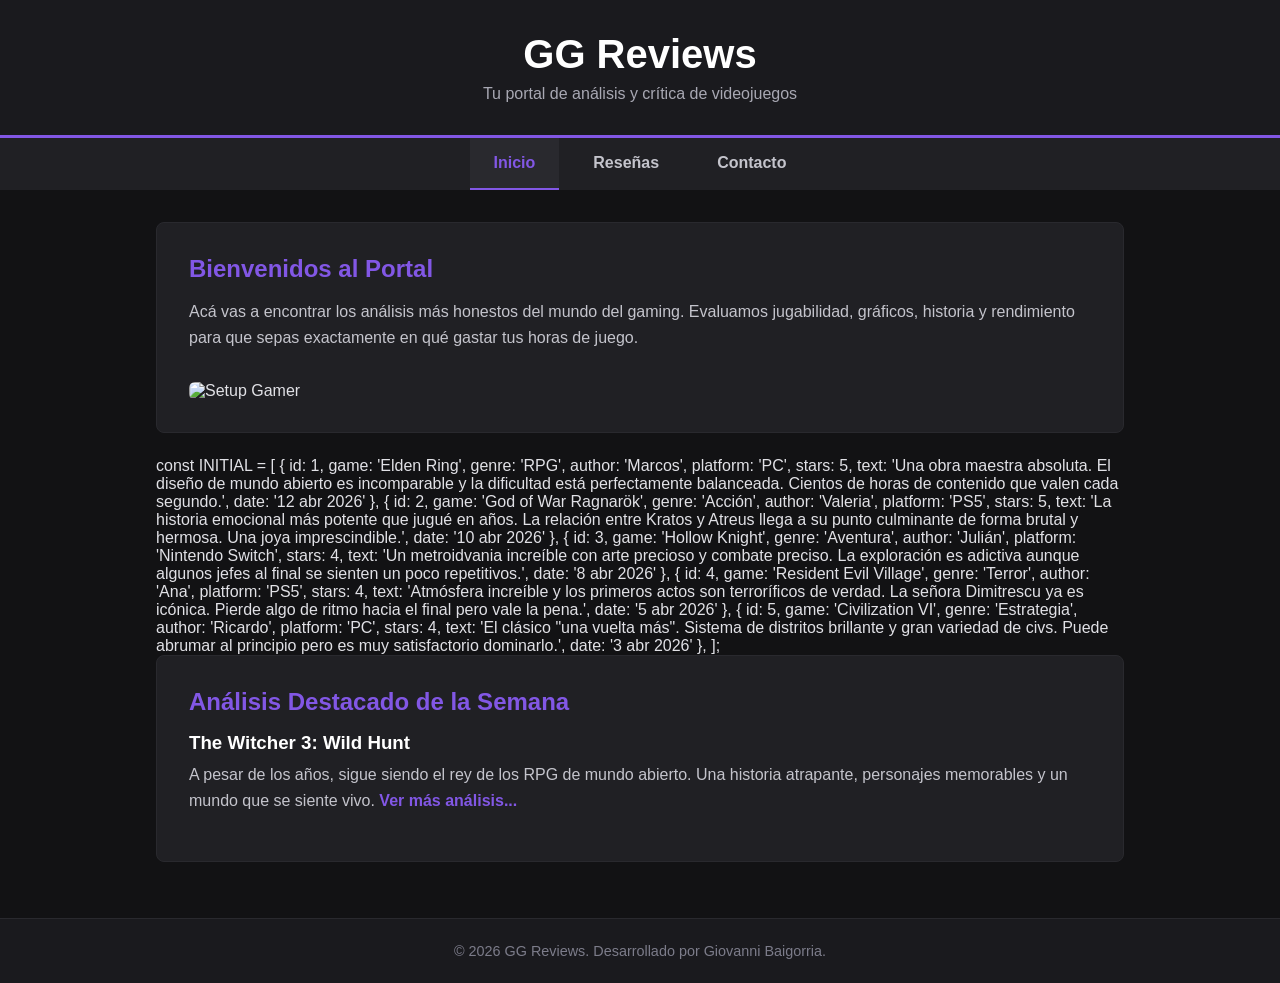
==== index.html @ a7793775 "Update index.html" ====
<!DOCTYPE html>
<html lang="es">
<head>
    <meta charset="UTF-8">
    <meta name="viewport" content="width=device-width, initial-scale=1.0">
    <title>GG Reviews - Inicio</title>
    <link rel="stylesheet" href="styles.css">
</head>
<body>

    <header>
        <h1>GG Reviews</h1>
        <p>Tu portal de análisis y crítica de videojuegos</p>
    </header>

    <nav>
        <a href="index.html" class="active">Inicio</a>
        <a href="reseñas.html">Reseñas</a>
        <a href="contacto.html">Contacto</a>
    </nav>

    <main class="container">
        <section class="card">
            <h2>Bienvenidos al Portal</h2>
            <p>Acá vas a encontrar los análisis más honestos del mundo del gaming. Evaluamos jugabilidad, gráficos, historia y rendimiento para que sepas exactamente en qué gastar tus horas de juego.</p>
            <img src="https://images.unsplash.com/photo-1542751371-adc38448a05e?auto=format&fit=crop&w=600&q=80" alt="Setup Gamer" class="img-responsive">
        </section>

        <section>
  const INITIAL = [
    { id: 1, game: 'Elden Ring', genre: 'RPG', author: 'Marcos', platform: 'PC', stars: 5, text: 'Una obra maestra absoluta. El diseño de mundo abierto es incomparable y la dificultad está perfectamente balanceada. Cientos de horas de contenido que valen cada segundo.', date: '12 abr 2026' },
    { id: 2, game: 'God of War Ragnarök', genre: 'Acción', author: 'Valeria', platform: 'PS5', stars: 5, text: 'La historia emocional más potente que jugué en años. La relación entre Kratos y Atreus llega a su punto culminante de forma brutal y hermosa. Una joya imprescindible.', date: '10 abr 2026' },
    { id: 3, game: 'Hollow Knight', genre: 'Aventura', author: 'Julián', platform: 'Nintendo Switch', stars: 4, text: 'Un metroidvania increíble con arte precioso y combate preciso. La exploración es adictiva aunque algunos jefes al final se sienten un poco repetitivos.', date: '8 abr 2026' },
    { id: 4, game: 'Resident Evil Village', genre: 'Terror', author: 'Ana', platform: 'PS5', stars: 4, text: 'Atmósfera increíble y los primeros actos son terroríficos de verdad. La señora Dimitrescu ya es icónica. Pierde algo de ritmo hacia el final pero vale la pena.', date: '5 abr 2026' },
    { id: 5, game: 'Civilization VI', genre: 'Estrategia', author: 'Ricardo', platform: 'PC', stars: 4, text: 'El clásico "una vuelta más". Sistema de distritos brillante y gran variedad de civs. Puede abrumar al principio pero es muy satisfactorio dominarlo.', date: '3 abr 2026' },
  ];
        </section>

        <section class="card">
            <h2>Análisis Destacado de la Semana</h2>
            <h3>The Witcher 3: Wild Hunt</h3>
            <p>A pesar de los años, sigue siendo el rey de los RPG de mundo abierto. Una historia atrapante, personajes memorables y un mundo que se siente vivo. <a href="reseñas.html" class="link-texto">Ver más análisis...</a></p>
        </section>
    </main>

    <footer>
        <p>&copy; 2026 GG Reviews. Desarrollado por Giovanni Baigorria.</p>
    </footer>

</body>
</html>
---- styles.css ----
* {
    margin: 0;
    padding: 0;
    box-sizing: border-box;
    font-family: 'Segoe UI', Tahoma, Geneva, Verdana, sans-serif;
}

body {
    background-color: #121214;
    color: #e1e1e6;
    display: flex;
    flex-direction: column;
    min-height: 100vh;
}


header {
    background-color: #1a1a1e;
    padding: 2rem 1rem;
    text-align: center;
    border-bottom: 3px solid #8257e5; 
}

header h1 {
    color: #fff;
    font-size: 2.5rem;
    margin-bottom: 0.5rem;
}

header p {
    color: #a8a8b3;
}

footer {
    background-color: #1a1a1e;
    text-align: center;
    padding: 1.5rem;
    margin-top: auto;
    border-top: 1px solid #29292e;
    font-size: 0.9rem;
    color: #7c7c8a;
}


nav {
    background-color: #202024;
    display: flex;
    justify-content: center;
    gap: 10px;
}

nav a {
    color: #c4c4cc;
    text-decoration: none;
    padding: 1rem 1.5rem;
    font-weight: bold;
 
    transition: all 0.3s ease-in-out; 
}

nav a:hover {
    color: #fff;
    background-color: #8257e5;
    transform: translateY(-2px); 
}

nav a.active {
    background-color: #29292e;
    color: #8257e5;
    border-bottom: 2px solid #8257e5;
}

.container {
    max-width: 1000px;
    width: 100%;
    margin: 2rem auto;
    padding: 0 1rem;
}

.card {
    background-color: #202024;
    border-radius: 8px;
    padding: 2rem;
    margin-bottom: 1.5rem;
    border: 1px solid #29292e;
}

.card h2 {
    color: #8257e5;
    margin-bottom: 1rem;
}

.card h3 {
    margin: 1rem 0 0.5rem 0;
    color: #fff;
}

.card p {
    line-height: 1.6;
    color: #c4c4cc;
    margin-bottom: 1rem;
}

.img-responsive {
    max-width: 100%;
    height: auto;
    border-radius: 6px;
    margin-top: 1rem;
}

.link-texto {
    color: #8257e5;
    text-decoration: none;
    font-weight: bold;
}

.link-texto:hover {
    text-decoration: underline;
}

#tabla-juegos {
    width: 100%;
    border-collapse: collapse;
    margin-top: 1.5rem;
    background-color: #1a1a1e;
}

#tabla-juegos th, #tabla-juegos td {
    padding: 12px 15px;
    text-align: left;
    border-bottom: 1px solid #29292e;
}

#tabla-juegos th {
    background-color: #29292e;
    color: #fff;
}

#tabla-juegos tr:hover {
    background-color: #202024;
}

.nota {
    color: #04d361; 
    font-weight: bold;
}

.formulario-contacto {
    display: flex;
    flex-direction: column;
    gap: 1.2rem;
    margin-top: 1.5rem;
}

.form-group {
    display: flex;
    flex-direction: column;
    gap: 0.5rem;
}

.form-group label {
    color: #fff;
    font-weight: 600;
}

.form-group input, .form-group select, .form-group textarea {
    background-color: #121214;
    border: 1px solid #29292e;
    padding: 0.8rem;
    color: #fff;
    border-radius: 4px;
    font-size: 1rem;
}

.form-group input:focus, .form-group select:focus, .form-group textarea:focus {
    outline: none;
    border-color: #8257e5;
}

.btn-enviar {
    background-color: #8257e5;
    color: #fff;
    border: none;
    padding: 1rem;
    font-size: 1rem;
    font-weight: bold;
    border-radius: 4px;
    cursor: pointer;
    transition: background-color 0.2s;
}

.btn-enviar:hover {
    background-color: #9466ff;
}


@media (max-width: 768px) {
    header h1 {
        font-size: 2rem;
    }

    nav {
        flex-direction: column;
        align-items: center;
        padding: 0.5rem 0;
    }

    nav a {
        width: 100%;
        text-align: center;
        padding: 0.8rem;
    }

    .card {
        padding: 1.2rem;
    }
}
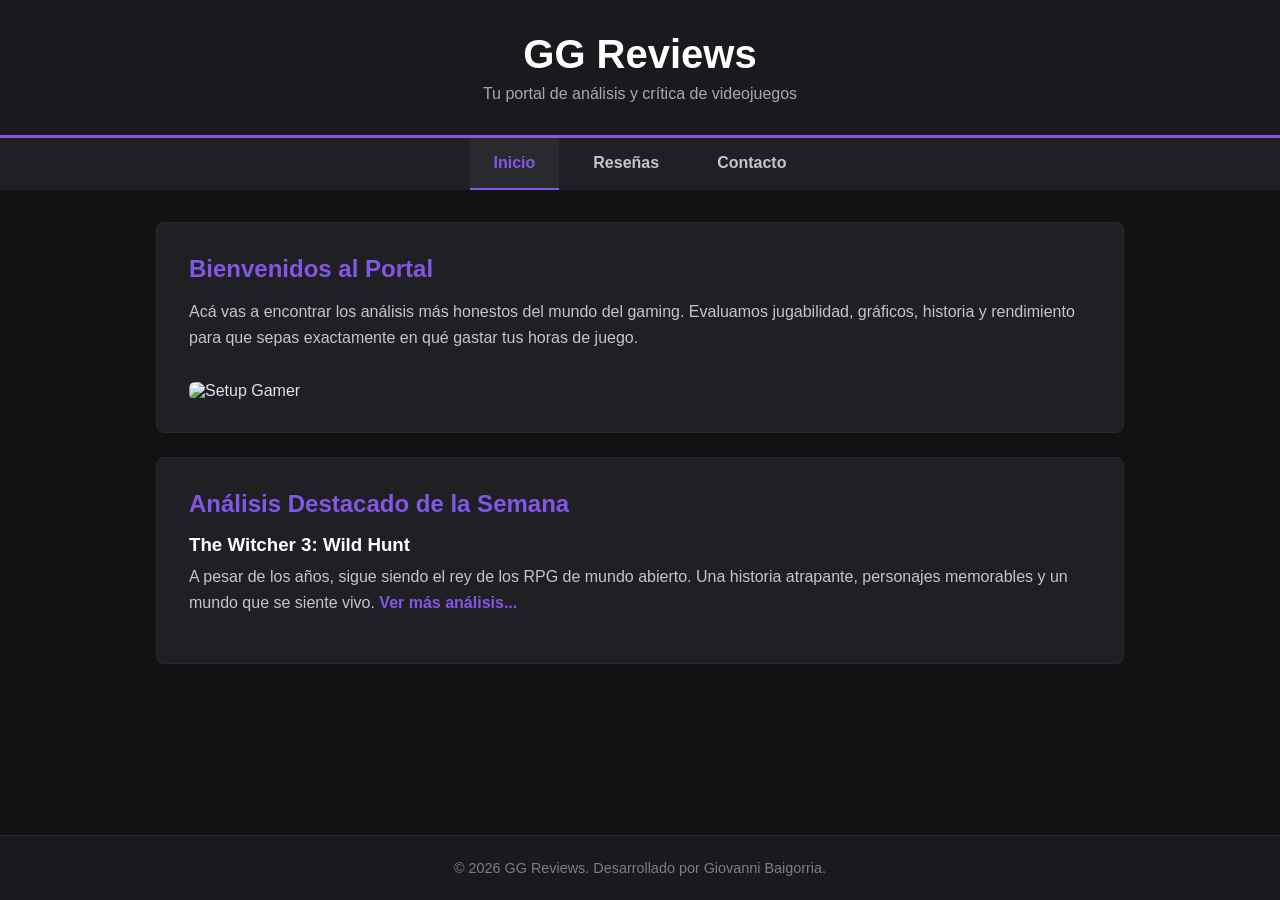
==== commit f9863ede: "Update index.html" ====
--- a/index.html
+++ b/index.html
@@ -26,16 +26,6 @@
             <img src="https://images.unsplash.com/photo-1542751371-adc38448a05e?auto=format&fit=crop&w=600&q=80" alt="Setup Gamer" class="img-responsive">
         </section>
 
-        <section>
-  const INITIAL = [
-    { id: 1, game: 'Elden Ring', genre: 'RPG', author: 'Marcos', platform: 'PC', stars: 5, text: 'Una obra maestra absoluta. El diseño de mundo abierto es incomparable y la dificultad está perfectamente balanceada. Cientos de horas de contenido que valen cada segundo.', date: '12 abr 2026' },
-    { id: 2, game: 'God of War Ragnarök', genre: 'Acción', author: 'Valeria', platform: 'PS5', stars: 5, text: 'La historia emocional más potente que jugué en años. La relación entre Kratos y Atreus llega a su punto culminante de forma brutal y hermosa. Una joya imprescindible.', date: '10 abr 2026' },
-    { id: 3, game: 'Hollow Knight', genre: 'Aventura', author: 'Julián', platform: 'Nintendo Switch', stars: 4, text: 'Un metroidvania increíble con arte precioso y combate preciso. La exploración es adictiva aunque algunos jefes al final se sienten un poco repetitivos.', date: '8 abr 2026' },
-    { id: 4, game: 'Resident Evil Village', genre: 'Terror', author: 'Ana', platform: 'PS5', stars: 4, text: 'Atmósfera increíble y los primeros actos son terroríficos de verdad. La señora Dimitrescu ya es icónica. Pierde algo de ritmo hacia el final pero vale la pena.', date: '5 abr 2026' },
-    { id: 5, game: 'Civilization VI', genre: 'Estrategia', author: 'Ricardo', platform: 'PC', stars: 4, text: 'El clásico "una vuelta más". Sistema de distritos brillante y gran variedad de civs. Puede abrumar al principio pero es muy satisfactorio dominarlo.', date: '3 abr 2026' },
-  ];
-        </section>
-
         <section class="card">
             <h2>Análisis Destacado de la Semana</h2>
             <h3>The Witcher 3: Wild Hunt</h3>
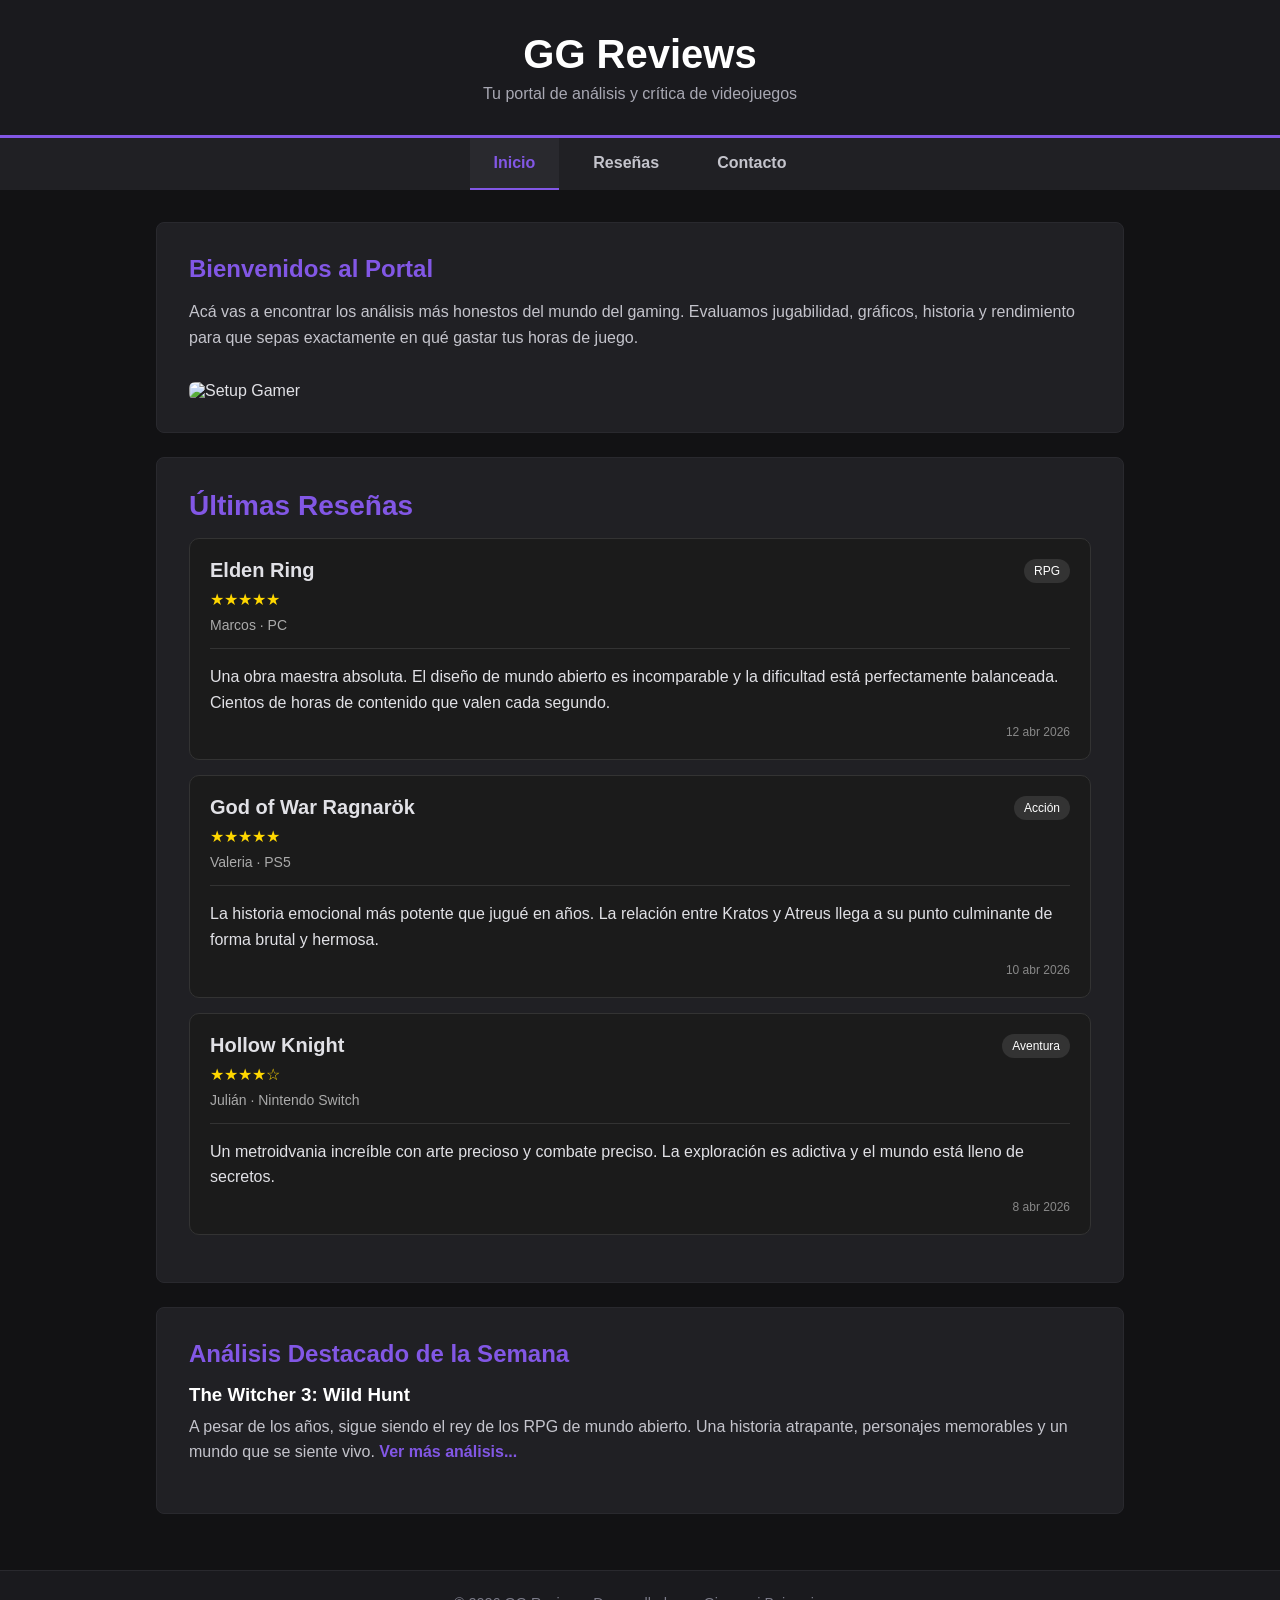
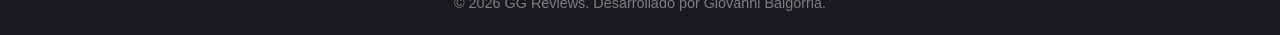
==== commit 6d0405ca: "Update index.html" ====
--- a/index.html
+++ b/index.html
@@ -27,6 +27,67 @@
         </section>
 
         <section class="card">
+    <h2 class="feed-title">Últimas Reseñas</h2>
+
+    <div class="review-card">
+        <div class="review-top">
+            <div>
+                <div class="review-game">Elden Ring</div>
+                <div class="review-stars">★★★★★</div>
+                <div class="review-meta">
+                    Marcos · PC
+                </div>
+            </div>
+            <span class="genre-badge">RPG</span>
+        </div>
+
+        <div class="review-body">
+            Una obra maestra absoluta. El diseño de mundo abierto es incomparable y la dificultad está perfectamente balanceada. Cientos de horas de contenido que valen cada segundo.
+        </div>
+
+        <div class="review-date">12 abr 2026</div>
+    </div>
+
+    <div class="review-card">
+        <div class="review-top">
+            <div>
+                <div class="review-game">God of War Ragnarök</div>
+                <div class="review-stars">★★★★★</div>
+                <div class="review-meta">
+                    Valeria · PS5
+                </div>
+            </div>
+            <span class="genre-badge">Acción</span>
+        </div>
+
+        <div class="review-body">
+            La historia emocional más potente que jugué en años. La relación entre Kratos y Atreus llega a su punto culminante de forma brutal y hermosa.
+        </div>
+
+        <div class="review-date">10 abr 2026</div>
+    </div>
+
+    <div class="review-card">
+        <div class="review-top">
+            <div>
+                <div class="review-game">Hollow Knight</div>
+                <div class="review-stars">★★★★☆</div>
+                <div class="review-meta">
+                    Julián · Nintendo Switch
+                </div>
+            </div>
+            <span class="genre-badge">Aventura</span>
+        </div>
+
+        <div class="review-body">
+            Un metroidvania increíble con arte precioso y combate preciso. La exploración es adictiva y el mundo está lleno de secretos.
+        </div>
+
+        <div class="review-date">8 abr 2026</div>
+    </div>
+</section>
+
+        <section class="card">
             <h2>Análisis Destacado de la Semana</h2>
             <h3>The Witcher 3: Wild Hunt</h3>
             <p>A pesar de los años, sigue siendo el rey de los RPG de mundo abierto. Una historia atrapante, personajes memorables y un mundo que se siente vivo. <a href="reseñas.html" class="link-texto">Ver más análisis...</a></p>
--- a/styles.css
+++ b/styles.css
@@ -1,3 +1,84 @@
+.feed-title {
+    font-size: 28px;
+    margin-bottom: 15px;
+}
+
+.feed-count {
+    color: #888;
+    margin-bottom: 20px;
+}
+
+.filters {
+    display: flex;
+    gap: 8px;
+    flex-wrap: wrap;
+    margin-bottom: 20px;
+}
+
+.filter-pill {
+    background: #222;
+    border: 1px solid #444;
+    color: #ddd;
+    padding: 8px 15px;
+    border-radius: 20px;
+    cursor: pointer;
+}
+
+.filter-pill:hover {
+    background: #333;
+}
+
+.review-card {
+    background: #1b1b1b;
+    border: 1px solid #333;
+    border-radius: 10px;
+    padding: 20px;
+    margin-bottom: 15px;
+}
+
+.review-top {
+    display: flex;
+    justify-content: space-between;
+    align-items: flex-start;
+}
+
+.review-game {
+    font-size: 20px;
+    font-weight: bold;
+}
+
+.review-stars {
+    color: gold;
+    margin: 8px 0;
+}
+
+.review-meta {
+    color: #aaa;
+    font-size: 14px;
+}
+
+.genre-badge {
+    background: #333;
+    color: white;
+    padding: 5px 10px;
+    border-radius: 15px;
+    font-size: 12px;
+}
+
+.review-body {
+    margin-top: 15px;
+    border-top: 1px solid #333;
+    padding-top: 15px;
+    line-height: 1.6;
+}
+
+.review-date {
+    margin-top: 10px;
+    text-align: right;
+    color: #888;
+    font-size: 12px;
+}
+
 * {
     margin: 0;
     padding: 0;
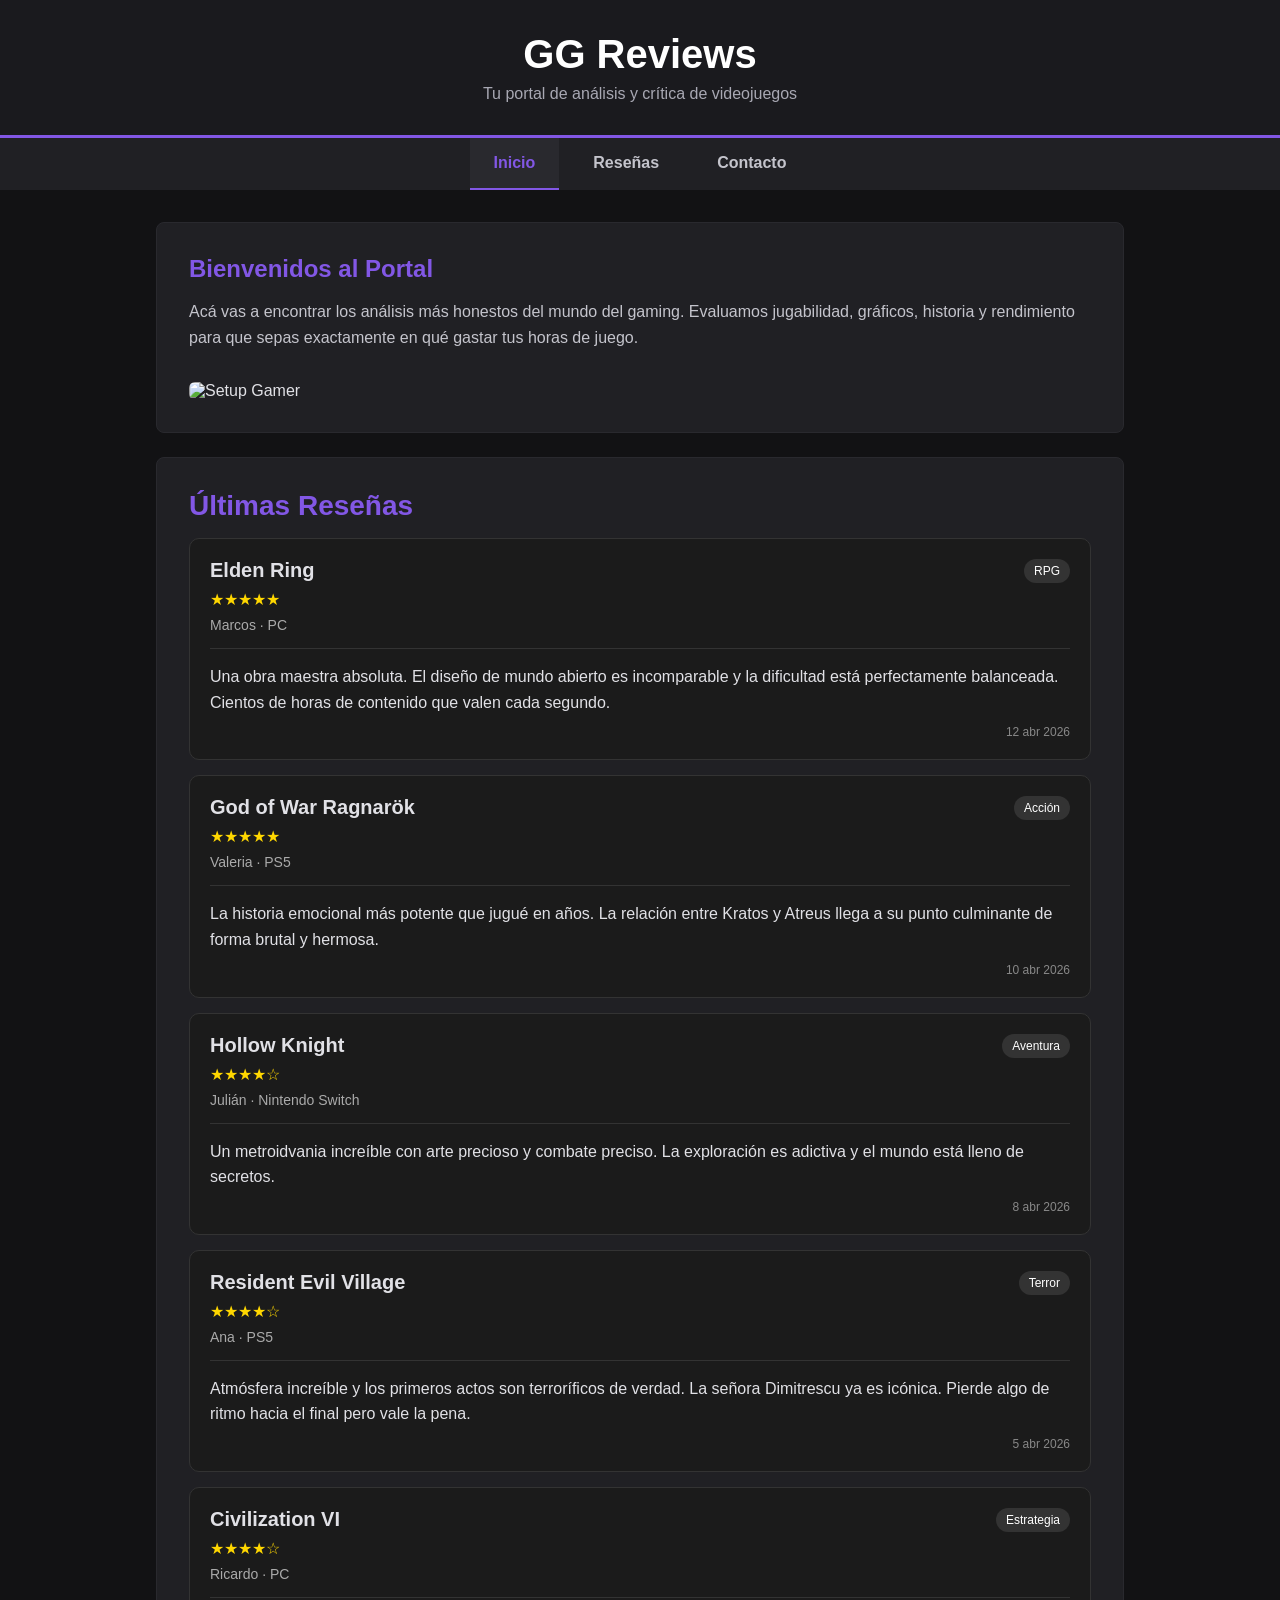
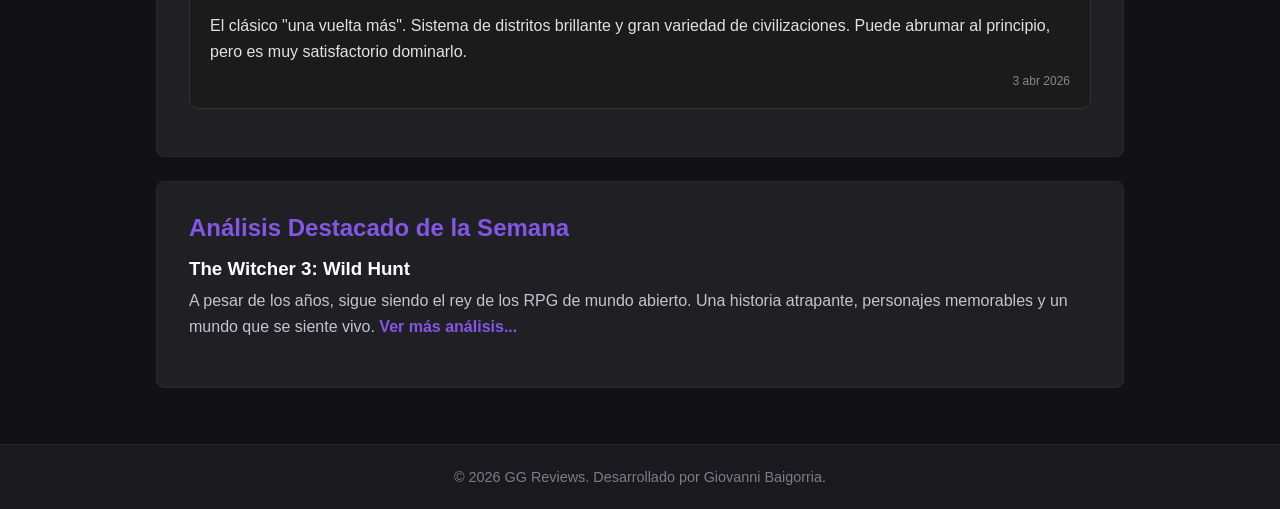
==== commit e4f588cf: "Update index.html" ====
--- a/index.html
+++ b/index.html
@@ -85,6 +85,44 @@
 
         <div class="review-date">8 abr 2026</div>
     </div>
+            <div class="review-card">
+    <div class="review-top">
+        <div>
+            <div class="review-game">Resident Evil Village</div>
+            <div class="review-stars">★★★★☆</div>
+            <div class="review-meta">
+                Ana · PS5
+            </div>
+        </div>
+        <span class="genre-badge">Terror</span>
+    </div>
+
+    <div class="review-body">
+        Atmósfera increíble y los primeros actos son terroríficos de verdad. La señora Dimitrescu ya es icónica. Pierde algo de ritmo hacia el final pero vale la pena.
+    </div>
+
+    <div class="review-date">5 abr 2026</div>
+</div>
+
+<div class="review-card">
+    <div class="review-top">
+        <div>
+            <div class="review-game">Civilization VI</div>
+            <div class="review-stars">★★★★☆</div>
+            <div class="review-meta">
+                Ricardo · PC
+            </div>
+        </div>
+        <span class="genre-badge">Estrategia</span>
+    </div>
+
+    <div class="review-body">
+        El clásico "una vuelta más". Sistema de distritos brillante y gran variedad de civilizaciones. Puede abrumar al principio, pero es muy satisfactorio dominarlo.
+    </div>
+
+    <div class="review-date">3 abr 2026</div>
+</div>
+            
 </section>
 
         <section class="card">
--- a/styles.css
+++ b/styles.css
@@ -1,3 +1,5 @@
+/* ===== RESEÑAS ===== */
+
 .feed-title {
     font-size: 28px;
     margin-bottom: 15px;
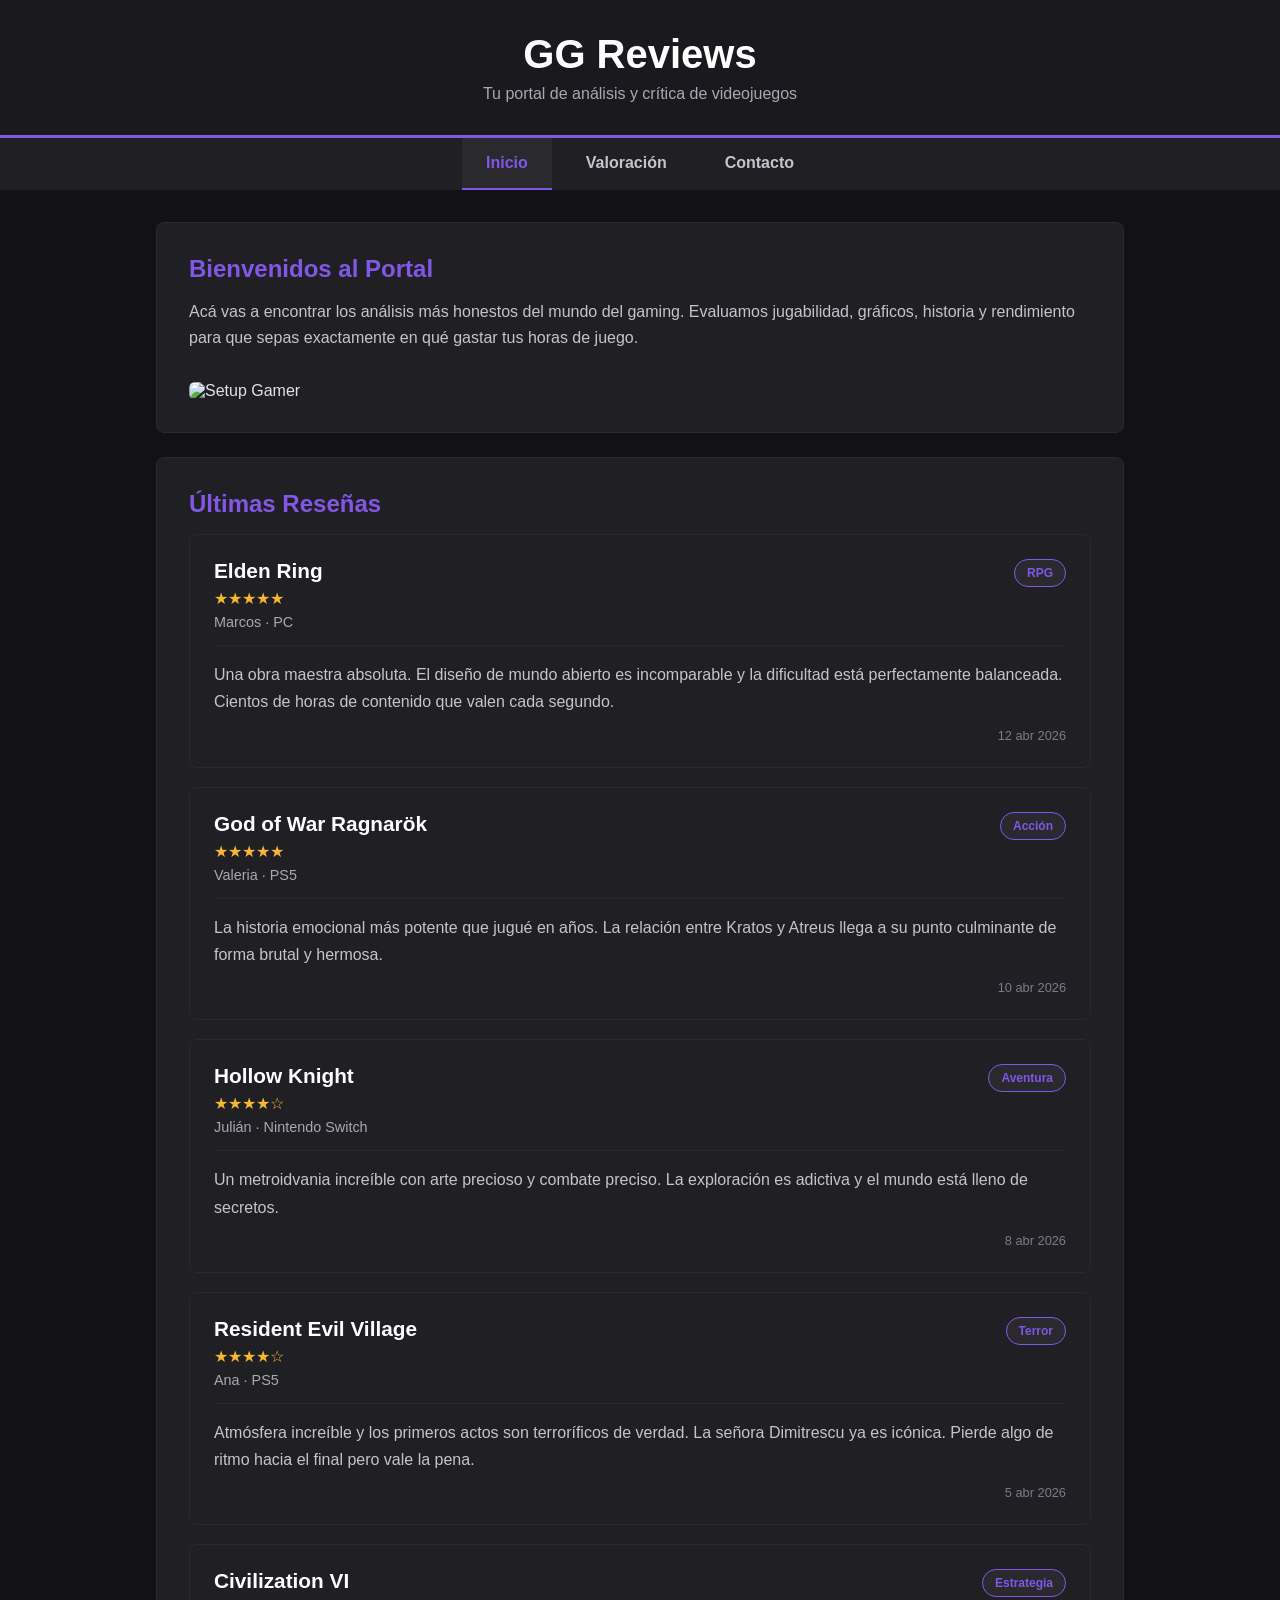
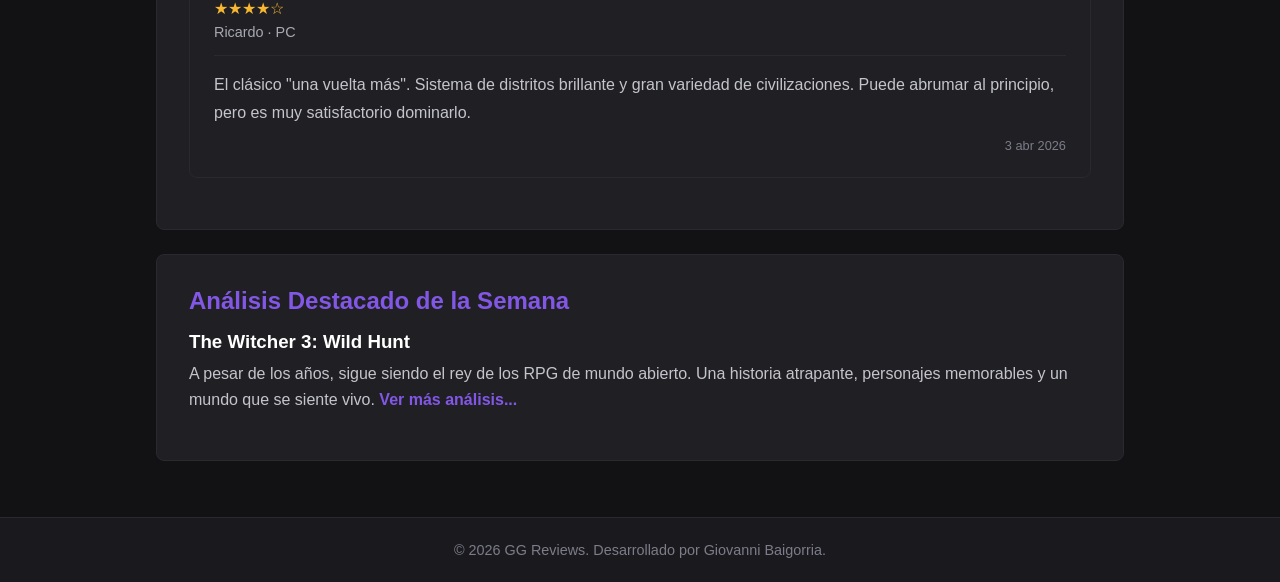
==== commit 172c7bd5: "Update index.html" ====
--- a/index.html
+++ b/index.html
@@ -15,7 +15,7 @@
 
     <nav>
         <a href="index.html" class="active">Inicio</a>
-        <a href="reseñas.html">Reseñas</a>
+        <a href="reseñas.html">Valoración</a>
         <a href="contacto.html">Contacto</a>
     </nav>
 
--- a/styles.css
+++ b/styles.css
@@ -1,84 +1,86 @@
-/* ===== RESEÑAS ===== */
-
 .feed-title {
-    font-size: 28px;
-    margin-bottom: 15px;
+    color: #8257e5;
+    margin-bottom: 10px;
 }
 
 .feed-count {
-    color: #888;
+    color: #7c7c8a;
     margin-bottom: 20px;
 }
 
-.filters {
-    display: flex;
-    gap: 8px;
-    flex-wrap: wrap;
-    margin-bottom: 20px;
-}
-
-.filter-pill {
-    background: #222;
-    border: 1px solid #444;
-    color: #ddd;
-    padding: 8px 15px;
-    border-radius: 20px;
-    cursor: pointer;
-}
-
-.filter-pill:hover {
-    background: #333;
-}
-
 .review-card {
-    background: #1b1b1b;
-    border: 1px solid #333;
-    border-radius: 10px;
-    padding: 20px;
-    margin-bottom: 15px;
+    background-color: #202024;
+    border: 1px solid #29292e;
+    border-radius: 8px;
+    padding: 1.5rem;
+    margin-bottom: 1.2rem;
+    transition: all 0.3s ease;
+}
+
+.review-card:hover {
+    border-color: #8257e5;
+    transform: translateY(-3px);
+    box-shadow: 0 4px 15px rgba(130, 87, 229, 0.15);
 }
 
 .review-top {
     display: flex;
     justify-content: space-between;
     align-items: flex-start;
+    gap: 15px;
 }
 
 .review-game {
-    font-size: 20px;
-    font-weight: bold;
+    font-size: 1.3rem;
+    font-weight: bold;
+    color: #fff;
 }
 
 .review-stars {
-    color: gold;
-    margin: 8px 0;
+    color: #f7b731;
+    margin: 6px 0;
+    font-size: 1rem;
 }
 
 .review-meta {
-    color: #aaa;
-    font-size: 14px;
+    color: #a8a8b3;
+    font-size: 0.9rem;
 }
 
 .genre-badge {
-    background: #333;
-    color: white;
-    padding: 5px 10px;
-    border-radius: 15px;
-    font-size: 12px;
+    background-color: #29292e;
+    color: #8257e5;
+    border: 1px solid #8257e5;
+    border-radius: 20px;
+    padding: 6px 12px;
+    font-size: 0.75rem;
+    font-weight: bold;
+    white-space: nowrap;
 }
 
 .review-body {
     margin-top: 15px;
-    border-top: 1px solid #333;
     padding-top: 15px;
-    line-height: 1.6;
+    border-top: 1px solid #29292e;
+    color: #c4c4cc;
+    line-height: 1.7;
 }
 
 .review-date {
-    margin-top: 10px;
+    margin-top: 12px;
     text-align: right;
-    color: #888;
-    font-size: 12px;
+    color: #7c7c8a;
+    font-size: 0.8rem;
+}
+
+@media (max-width: 768px) {
+    .review-top {
+        flex-direction: column;
+    }
+
+    .genre-badge {
+        align-self: flex-start;
+    }
 }
 
 * {
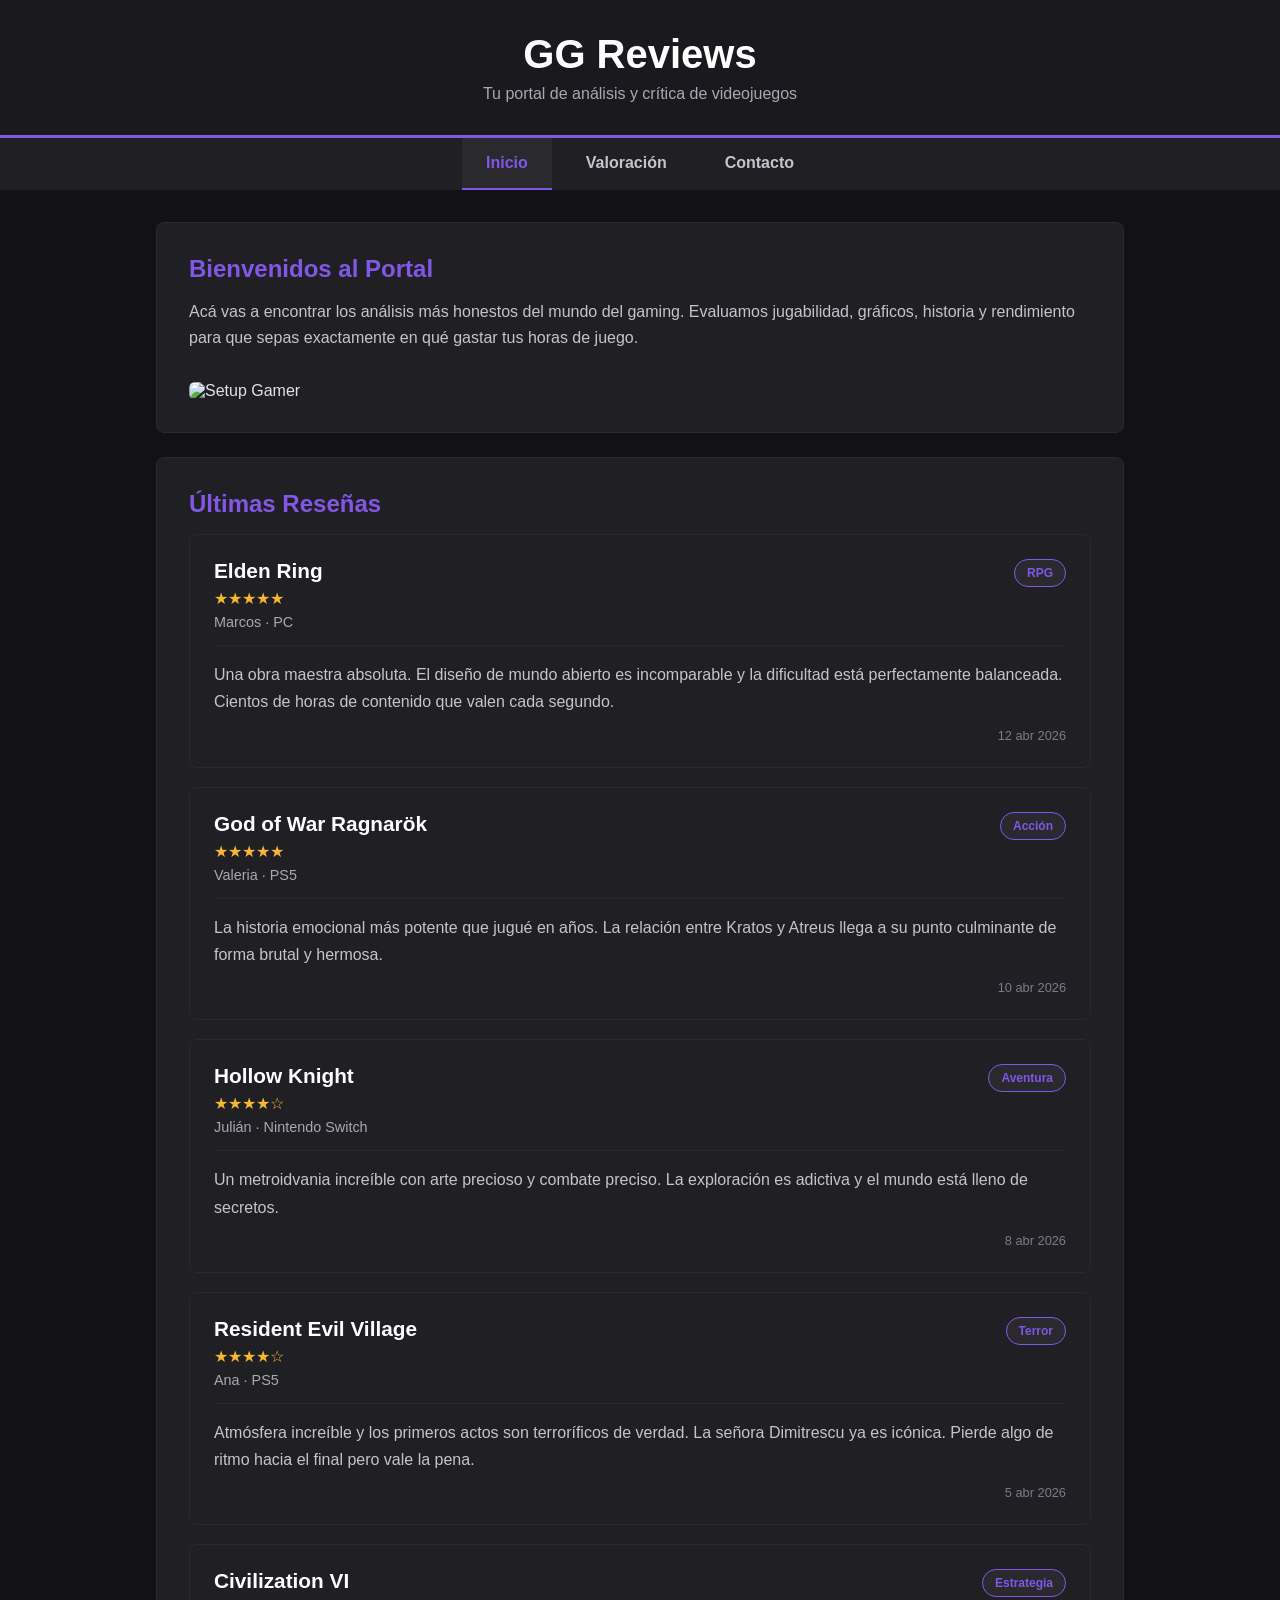
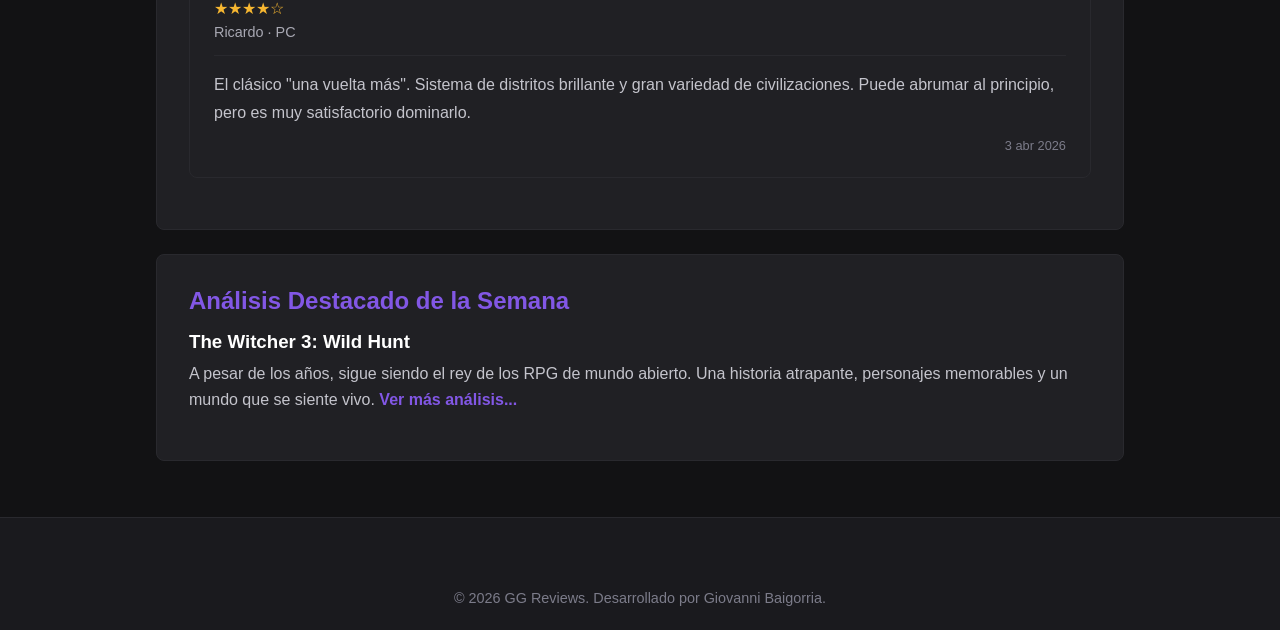
==== commit 991765d3: "Update index.html" ====
--- a/index.html
+++ b/index.html
@@ -5,6 +5,7 @@
     <meta name="viewport" content="width=device-width, initial-scale=1.0">
     <title>GG Reviews - Inicio</title>
     <link rel="stylesheet" href="styles.css">
+<script src="https://kit.fontawesome.com/6614d86182.js" crossorigin="anonymous"></script>
 </head>
 <body>
 
@@ -34,8 +35,7 @@
             <div>
                 <div class="review-game">Elden Ring</div>
                 <div class="review-stars">★★★★★</div>
-                <div class="review-meta">
-                    Marcos · PC
+                <div class="review-meta">Marcos · PC
                 </div>
             </div>
             <span class="genre-badge">RPG</span>
@@ -53,8 +53,7 @@
             <div>
                 <div class="review-game">God of War Ragnarök</div>
                 <div class="review-stars">★★★★★</div>
-                <div class="review-meta">
-                    Valeria · PS5
+                <div class="review-meta">Valeria · PS5
                 </div>
             </div>
             <span class="genre-badge">Acción</span>
@@ -72,8 +71,7 @@
             <div>
                 <div class="review-game">Hollow Knight</div>
                 <div class="review-stars">★★★★☆</div>
-                <div class="review-meta">
-                    Julián · Nintendo Switch
+                <div class="review-meta">Julián · Nintendo Switch
                 </div>
             </div>
             <span class="genre-badge">Aventura</span>
@@ -90,8 +88,7 @@
         <div>
             <div class="review-game">Resident Evil Village</div>
             <div class="review-stars">★★★★☆</div>
-            <div class="review-meta">
-                Ana · PS5
+            <div class="review-meta">Ana · PS5
             </div>
         </div>
         <span class="genre-badge">Terror</span>
@@ -109,8 +106,7 @@
         <div>
             <div class="review-game">Civilization VI</div>
             <div class="review-stars">★★★★☆</div>
-            <div class="review-meta">
-                Ricardo · PC
+            <div class="review-meta">Ricardo · PC
             </div>
         </div>
         <span class="genre-badge">Estrategia</span>
@@ -132,9 +128,16 @@
         </section>
     </main>
 
-    <footer>
-        <p>&copy; 2026 GG Reviews. Desarrollado por Giovanni Baigorria.</p>
-    </footer>
+<footer>
+    <div class="redes-sociales">
+        <a href="#"><i class="fa-brands fa-whatsapp"></i></a>
+        <a href="#"><i class="fa-brands fa-facebook-f"></i></a>
+        <a href="#"><i class="fa-brands fa-instagram"></i></a>
+        <a href="#"><i class="fa-brands fa-x-twitter"></i></a>
+    </div>
+
+    <p>&copy; 2026 GG Reviews. Desarrollado por Giovanni Baigorria.</p>
+</footer>
 
 </body>
 </html>
--- a/styles.css
+++ b/styles.css
@@ -300,3 +300,44 @@
         padding: 1.2rem;
     }
 }
+
+.redes-sociales {
+    margin-bottom: 15px;
+}
+
+.redes-sociales a {
+    color: #8257e5 !important;
+    text-decoration: none;
+    font-size: 1.8rem;
+    margin: 0 12px;
+    transition: all 0.3s ease;
+}
+
+.redes-sociales a:visited {
+    color: #8257e5 !important;
+}
+
+.redes-sociales a:hover {
+    color: #9466ff !important;
+    transform: translateY(-3px);
+}
+
+.redes-sociales a i {
+    color: inherit;
+}
+
+.fa-whatsapp:hover {
+    color: #25D366 !important;
+}
+
+.fa-facebook-f:hover {
+    color: #1877F2 !important;
+}
+
+.fa-instagram:hover {
+    color: #E4405F !important;
+}
+
+.fa-x-twitter:hover {
+    color: #ffffff !important;
+}
